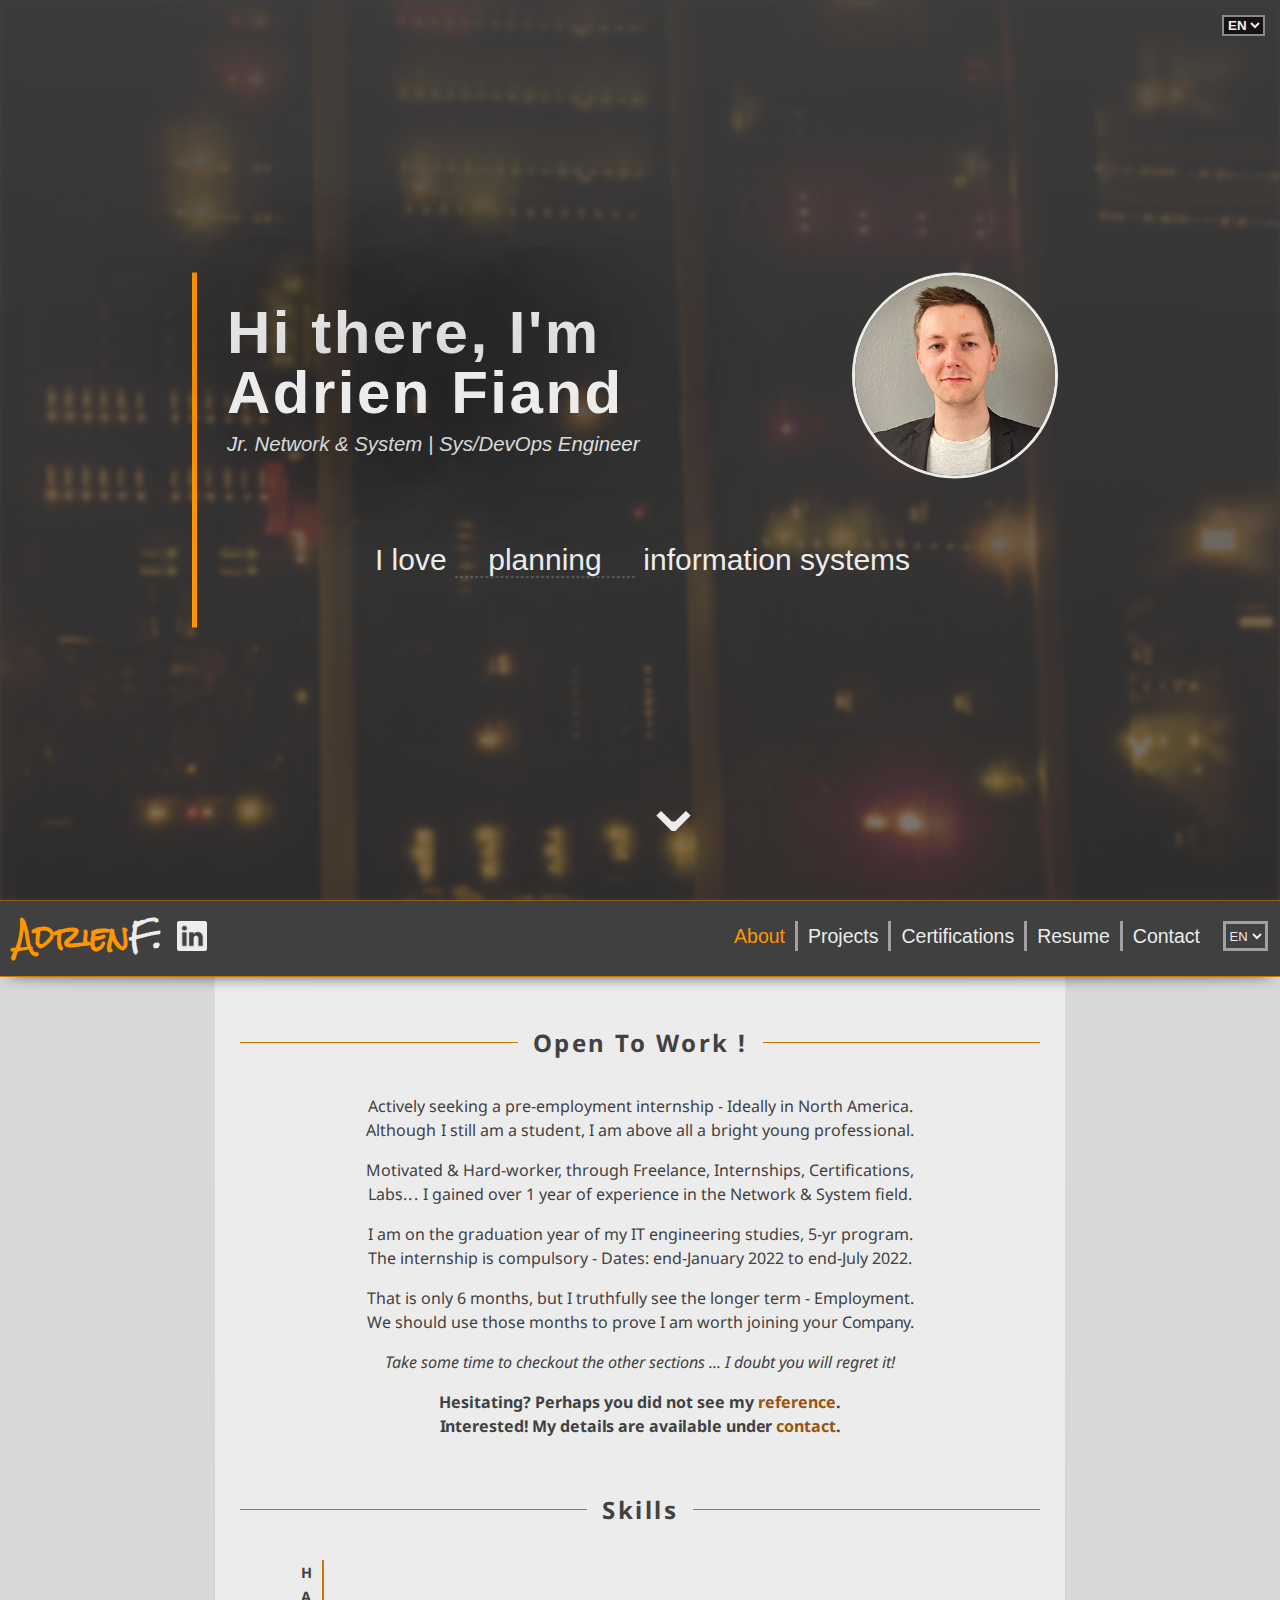
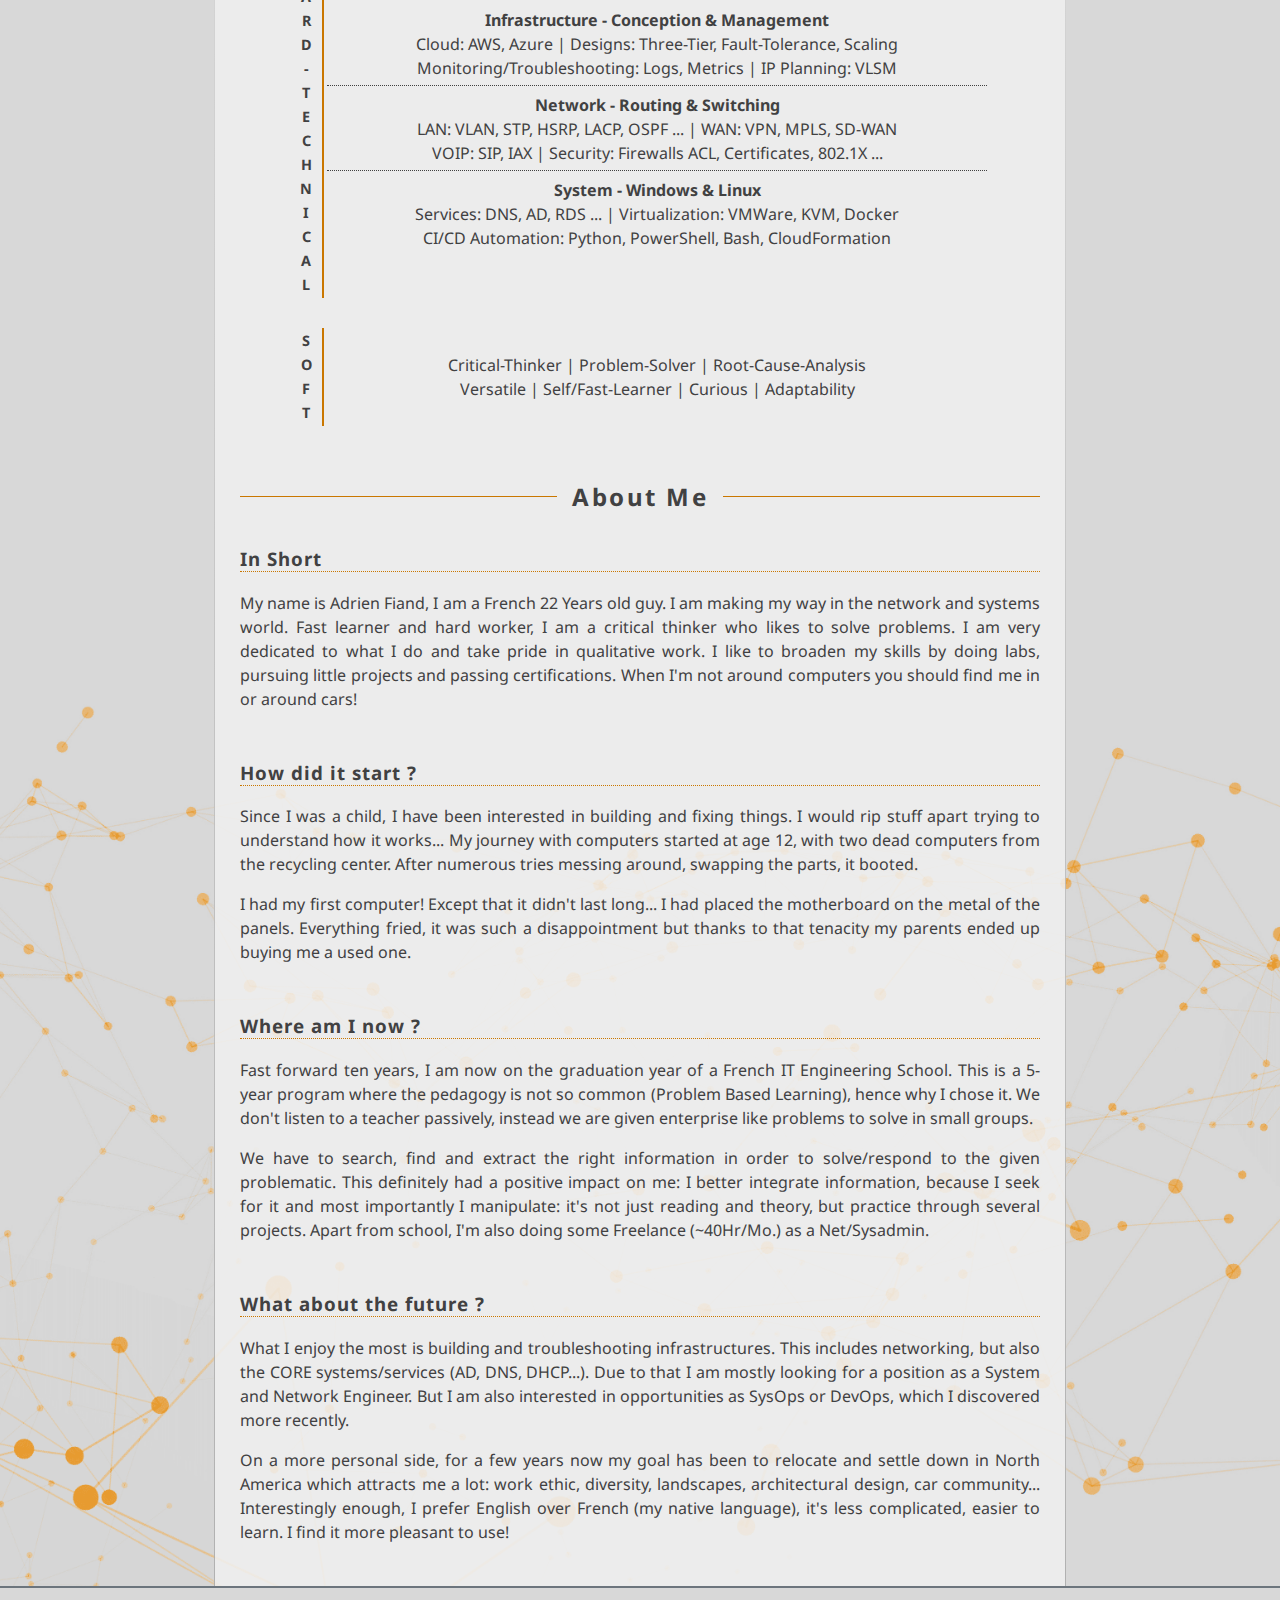
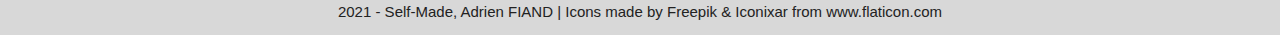
==== index.html @ a91411eb "Web Content" ====
<!doctype html>
<html>


  <!------------------------------------------>
  <!------------- HEAD SECTION --------------->
  <!------------------------------------------>

  <head>
    <!-- Metadata - Title, Encoding, CSS Sheet, Viewport settings -->
    <title>Adrien Fiand | Home</title>
    <meta charset="utf-8">
    <link rel="stylesheet" href="./styles.css">
    <meta name="viewport" content="width=device-width, initial-scale=1, shrink-to-fit=no">
    <link rel="icon" type="image/png" sizes="32x32" href="/favicon-32x32.png">
    <link rel="icon" type="image/png" sizes="16x16" href="/favicon-16x16.png">
    <!-- Font Import - Noto Sans & Noto Sans JP for content | Rock Salt for Singature/Logo -->
    <link href="https://fonts.googleapis.com/css2?family=Noto+Sans:ital,wght@0,400;0,700;1,400;1,700&display=swap" rel="stylesheet"> 
    <link href="https://fonts.googleapis.com/css2?family=Noto+Sans+JP:wght@100;300;400;500;700;900&display=swap" rel="stylesheet"> 
    <link href="https://fonts.googleapis.com/css2?family=Rock+Salt&display=swap" rel="stylesheet">
    <link rel="alternate" href="https://www.adrienfiand.net/fr" hreflang="fr-FR">
    <link rel="alternate" href="https://www.adrienfiand.net/fr" hreflang="fr-CA">
    <link rel="alternate" href="https://www.adrienfiand.net/" hreflang="en-CA">
    <link rel="alternate" href="https://www.adrienfiand.net/" hreflang="en-US">
    <link rel="alternate" href="https://www.adrienfiand.net/" hreflang="en-GB">
    <link rel="alternate" href="https://www.adrienfiand.net/" hreflang="x-default">
    <meta name="description" content="Actively seeking a pre-employment internship (2022,Jan.-Jul). Motivated & Hard-worker, through Freelance, Internships, Certifications, Labs... I gained over 1 year of experience in the Network & System field. I'm CCNA R&S and AWS SysOps Certified.">
 
    <meta property="og:title" content="Adrien Fiand | Portfolio">
    <meta property="og:image" content="https://www.adrienfiand.net/src/media.png">
    <meta property="og:description" content="Learn more about me, the projects I worked on and read my recommendation letter.">
    <meta property="og:url" content="https://www.adrienfiand.net/index.html">
  </head>

  <!------------------------------------------>
  <!------------- BODY SECTION --------------->
  <!------------------------------------------>

  <body>

    <!---->
    <!-- Landing Pad : Welcome message, word-slider, auto-scroll button-->
    <!---->

    <header>

      <div class="background"></div>

      <div id="home">
        <div>
          <div class="presentation">
            <div class="avatar">
              <img alt="Adrien Fiand" src="./src/avatar.png">
            </div>
            <div class="name">
              <div class="h">Hi there, I'm<br> Adrien Fiand</div>
              <div id="job">Jr. Network & System | Sys/DevOps Engineer</div>
            </div>
            
          </div>

          <div id="catch_phrase" style="width: 100%;">
            <span>I love</span>
            <ul id="text-slider">
              <li>testing</li>
              <li>planning</li>
              <li>building</li>
              <li>improving</li>
              <li>maintaining</li>
              <li>securing</li>
            </ul> 
            <span>information systems</span>
          </div>
        </div>
      </div>

      <select class="langSelectorOnHeader" onchange="this.options[this.selectedIndex].value && (window.location = this.options[this.selectedIndex].value);" name="LanguageSelector">
        <option value="./index.html">EN</option>
        <option value="./fr/index.html">FR</option>
      </select>

      <a class="scroll-button" href="#logo">	&#8964;</a>

    </header>

    <!---->
    <!-- Navbar : Contains Logo, flat menu & hamburger menu, language selector -->
    <!---->

    <nav>
      <div>

        <!-- Menu Icons (depend on responsive CSS) - hamburger menu button -->
        <div id="burger-button"><button>&#9776;</button></div>

        <!-- Logo - signature style personnal name -->
        <a href=".\index.html"><h1 id="logo">Adrien<span>F.</span></h1></a>

        <!-- Redirect Icon - linkedin personnal page redirect -->
        <a href="https://fr.linkedin.com/in/adrien-fiand/en"><img src="./src/icon-linkedin.svg"> </a>
        
        <!-- Menu Items (depend on responsive CSS) - relative paths used -->
        <div id="menu">
          <ul>
            <li><a class="selected" href=".\index.html#logo">About</a></li>
            <li><a class href=".\projects.html">Projects</a></li>
            <li><a class href=".\certifications.html">Certifications</a></li>
            <li><a class href=".\resume.html">Resume</a></li>
            <li><a class href=".\contact.html">Contact</a></li>
          </ul>

          <!-- Language Dropbox - inline JS, switch to other language path -->
          <select class="langSelectorOnMenu" onchange="this.options[this.selectedIndex].value && (window.location = this.options[this.selectedIndex].value);" name="LanguageSelector">
            <option value="./index.html">EN</option>
            <option value="./fr/index.html">FR</option>
          </select>
        </div>

      </div>
    </nav>

    <!---->
    <!-- Main Div : Contains page content, embedded content (img) -->
    <!---->
    
    <div id="body">
      <div class="main-struct">
        
        <h2><span>Open To Work !</span></h2>
          
          <div class="synthesis">
            <p>Actively seeking a pre-employment internship - Ideally in North America. <br> <span class="letter-space_0_05">Although I still am a student, I am above all a bright young professional.</span></p>
            <p>Motivated & Hard-worker, through Freelance, Internships, Certifications, <br> Labs<span class="letter-space_1_50">...</span> I gained over 1 year of experience in the Network & System field.<br>  </p>
            <p>I am on the graduation year of my IT engineering studies, 5-yr program. <br> The internship is compulsory - Dates: end-January 2022 to end-July 2022.</p>
            <p>That is only 6 months, but I truthfully see the longer term - Employment. <br> We should use those months to prove I am worth joining your <span class="letter-space_-0_50">Company.</span></p>
            <p><i>Take some time to checkout the other sections ... I doubt you will regret it!</i></p>
            <p><b>Hesitating? Perhaps you did not see my <a href="./resume.html#reference">reference</a>. <br> <span class="letter-space_-0_10">Interested! My details are available under <a href="./contact.html">contact</a>.<span></b></p>
          </div>  

        <h2><span>Skills</span></h2>


        <table class="skill">
          <tbody>

            <tr>
              <td class="title">H<br>A<br>R<br>D<br>-<br>T<br>E<br>C<br>H<br>N<br>I<br>C<br>A<br>L</td>
              <td class="content">              
                <table>
                  <tbody> 
                    <tr>  
                      <td><b>Infrastructure - Conception & Management</b><br> Cloud: AWS, Azure | Designs: Three-Tier, Fault-Tolerance, Scaling<br> Monitoring/Troubleshooting: Logs, Metrics | IP Planning: VLSM</td>
                    </tr>
                    <tr>
                      <td><b>Network - Routing & Switching</b><br> LAN: VLAN, STP, HSRP, LACP, OSPF ... | WAN: VPN, MPLS, SD-WAN<br> VOIP: SIP, IAX | Security: Firewalls ACL, Certificates, 802.1X ...</td>
                    </tr>
                    <tr>
                      <td><b>System - Windows & Linux</b><br> Services: DNS, AD, RDS ... | Virtualization: VMWare, KVM, Docker <br> CI/CD Automation: Python, PowerShell, Bash, CloudFormation</td>
                    </tr>
                  </tbody>
                </table>
              </td>
            </tr> 
            <tr>
              <td class="title">S<br>O<br>F<br>T</td>
              <td class="content">Critical-Thinker | Problem-Solver | Root-Cause-Analysis<br> Versatile | Self/Fast-Learner | Curious | Adaptability</td>
            </tr> 

            </tbody>
          </table>


        <h2><span>About Me</span></h2>

          <h3><span>In Short</span></h3>
            <p>My name is Adrien Fiand, I am a French 22 Years old guy. I am making my way in the network and systems world. Fast learner and hard worker, I am a critical thinker who likes to solve problems. I am very dedicated to what I do and take pride in qualitative work. I like to broaden my skills by doing labs, pursuing little projects and passing certifications. When I'm not around computers you should find me in or around cars!</p>
        
          <h3><span>How did it start ?</span></h3>
            <p>Since I was a child, I have been interested in building and fixing things. I would rip stuff apart trying to understand how it works... My journey with computers started at age 12, with two dead computers from the recycling center. After numerous tries messing around, swapping the parts, it booted.</p>
            <p>I had my first computer! Except that it didn't last long... I had placed the motherboard on the metal of the panels. Everything fried, it was such a disappointment but thanks to that tenacity my parents ended up buying me a used one.</p>

          <h3><span>Where am I now ?</span></h3>
            <p>Fast forward ten years, I am now on the graduation year of a French IT Engineering School. This is a 5-year program where the pedagogy is not so common (Problem Based Learning), hence why I chose it. We don't listen to a teacher passively, instead we are given enterprise like problems to solve in small groups.</p>
            <p>We have to search, find and extract the right information in order to solve/respond to the given problematic. This definitely had a positive impact on me: I better integrate information, because I seek for it and most importantly I manipulate: it's not just reading and theory, but practice through several projects. Apart from school, I'm also doing some Freelance (~40Hr/Mo.) as a Net/Sysadmin.</p>

          <h3><span>What about the future ?</span></h3>
            <p>What I enjoy the most is building and troubleshooting infrastructures. This includes networking, but also the CORE systems/services (AD, DNS, DHCP...). Due to that I am mostly looking for a position as a System and Network Engineer. But I am also interested in opportunities as SysOps or DevOps, which I discovered more recently.</p>
            <p>On a more personal side, for a few years now my goal has been to relocate and settle down in North America which attracts me a lot: work ethic, diversity, landscapes, architectural design, car community... Interestingly enough, I prefer English over French (my native language), it's less complicated, easier to learn. I find it more pleasant to use!</p>

      </div>
    </div>

    <!---->
    <!-- Footer : Legal mentions, hosting services -->
    <!---->

    <footer>
      <p>2021 - Self-Made, Adrien FIAND | Icons made by Freepik & Iconixar from www.flaticon.com</p>
    </footer>

  </body>


  <!------------------------------------------>
  <!------------- SCRIPT SECTION ------------->
  <!------------------------------------------>
  
  <!-- Library Import : jQuery -->
  <script src="jquery-3.5.1.min.js"></script>

  <!-- jQuery Function : Word-Slider -->
  <script>
    // Make the first text slider elements visible
    $('#text-slider > li')[0].style.display = "inline-block";

    // Hide the current element (first = [0])
    // switch to the next one make it visible
    // Append it to text-slider (moves it to [0])
    // Then wait 1s and repeat for next work...
    setInterval(function () {
      $('#text-slider > li:first')
        .hide()
        .next()
        .css('display', 'inline-block')
        .end()
        .appendTo('#text-slider');
    }, 1000);
  </script>

  <!-- jQuery Function : Hamburger-Menu -->
  <script>
    //Store hamburger menu state
    var IsMenuOpen = false;

    //Method that opens the menu
    function openMenu(){
      $('#menu')[0].style.display = "inline-block";
      IsMenuOpen = true;
      document.querySelector('#burger-button > button').innerHTML = "&#10005";
    };

    //Method that closes the menu
    function closeMenu(){
      $('#menu')[0].style.display = "none";
      IsMenuOpen = false;
      document.querySelector('#burger-button > button').innerHTML = "&#9776;";
    };

    //Add a listener on the hamburger menu button, on click event do :
    document.querySelector('#burger-button').addEventListener('click', function (e) {
      e.preventDefault();
      //on click if menu already open then close it.
      if (IsMenuOpen) { 
        closeMenu();
        //Remove the listener on the page content ("body"), on click event
        document.querySelector('#body').removeEventListener('click', closeMenu);
      }
      //otherwise (menu not open) then open it.
      else { 
        openMenu();
        //Add a listener on the page content ("body"), on click event it will call close menu
        document.querySelector('#body').addEventListener('click', closeMenu);
      }
    });
  </script>

</html>
---- styles.css ----
/* Smoothen the scrolls on the site */
html {
    scroll-behavior: smooth;
  }

  

/****************************************************/
/*** CSS RESPONSIVE - BASE  : MOBILE PHONE FIRST) ***/
/****************************************************/

/*************** General Page Handling **************/

/* Set the site default fonts and background */
body {
    margin: 0px;
    font-family: 'Noto Sans', sans-serif;
    font-weight: 400;
    background-color: #F0F0F0;

}

/* This is a "body in body". It allows to have a background image and on top the site content */
/*       All pages have this class on their first DIV that goes from <body> to </body>        */
#body {
    margin: 0;
    color: #222222;
    background-color: #D8D8D8;
    background-image: url("./src/bg.png");
    background-position: bottom;
    background-repeat: no-repeat;
    background-size: 125% auto;
    justify-content: center;
    text-align: center;

}

/* This is the main site content that goes over #body */
.main-struct {
    font-size: 85%;
    padding: 25px;
    text-align: justify;
    background-color: rgba(240,240,240, 0.85);
    color: #414142;
    min-height: calc(100vh - 104px);
}

/* Darken the paragraph background to make it easier to read */
.main-struct p {
    background-color: rgba(236,236,236, 0.25);
}

/* by default disable br for the site */
.main-struct br {
    display: none; 
}

/* create embeeded placeholder for image */
.embedded {
    width: 100%;
    text-align: center;
}

/* embedded placeholder content */
.embedded img {
    filter: contrast(85%);
    max-width: 400px;
    width: 100%;
}

/* Default hypelink color */
a {
 text-decoration: none;
 color: #9b530f;
}

/* main link take full width */
.main-link {
    text-align: center;
    width: 100%;
}

/* define a box for main links */
.main-link a{
    display: inline-block;
    text-decoration: none;
    color: #414142;
    border: 2px dashed #CA7700;
    padding: 2.5px;
    font-weight: 500;
    margin-top: 5px; 
}

/* main link box shift color on hover */
.main-link a:hover{
    color: #CA7700;
    border: 2px dashed #404040;
}

/* Main title (Name) */
/* h1 -> SEE in ** NAVBAR ** */

/* Second title (Sections) */
h2 {
    display: block;
    text-align: center;
    background-color: #CA7700;
    border: 15px 0;
    line-height: 1px;
    margin-top: 40px; 
}

/* Display the text on top of the H2 box */
h2 span{
    padding: 0px 15px;
    margin-top: 25px;
    letter-spacing: 2.5px;
    background: #ECECEC;
}

/* don't show the word certifications on narrow screen */
h2 span > span{
    display: none;
}

/* Second title (Sub-Sections) */
h3 {
    margin-top: 50px;
    letter-spacing: 1px;
    border-bottom: dotted 1.5px #CA7700;
}

/* footer (copyright area) styling */
footer > p {
    bottom: 0px;
    font-size: 15px;
    text-align: center;
    margin: 0px;
    padding: 15px;
    border-top: #6c757d 2px solid;
    background-color: #d8d8d8;
    color: #222222;
    z-index: 10;
    font-family: 'Noto Sans JS', sans-serif;
}



/***** Header Handling (Not used on all page) *******/

/* Set a landing pad  that takes the whole screen */
header {
    font-family: 'Noto Sans JS', sans-serif;
    text-shadow: 0px 0px 50px  rgba(255, 150, 0, 0);
    height: 100vh;
    background-color: #414142;
    text-align: center;
    color: #222222;
    border-bottom:  #CA7700 1px solid;
}

/* Add a background image with filters */
header .background  {
    height: inherit;
    background-image: linear-gradient(rgba(65,65,65,0.9),rgba(65,65,65,0.65)), url("./src/header_bg.png");
    background-color: #414142;
    background-position: center;
    background-repeat: no-repeat;
    background-size: cover;
    opacity: 0.925;
    filter: blur(2.5px);
    -webkit-filter: blur(2.5px);
}

/* Place the welcome message area in the middle of the screen */
header #home {
    /*border: solid 1px rgba(240, 240, 240, 0.90);*/
    color: #ececec;
    width: 90%;
    max-width: 900px;
    position: absolute;
    left: 50%;
    top: 50%;
    -webkit-transform: translate(-50%, -50%);
    transform: translate(-50%, -50%);
}

.avatar > img {
    border: solid 3.5px #ECECEC;
    border-radius: 9999px;
    height:60px;
}


/* Welcome message upper part */
.h  {
    text-shadow: 0px 0px 150px  rgb(0, 0, 0);
    font-weight: 700;
    padding-left: 15px;
    padding: 5px 0px;
    letter-spacing: 2.5px;
    color: #ECECEC;
    font-size: 150%;
}

/* Welcome message middle part */
header #catch_phrase{
    font-size: 95%;
    display: block;
    padding: 10px 0px;
}

header #job{
    font-size: 65%;
    display: block;
    font-style: italic;    
}

/* Welcome message remaining part */
header p {
    padding: 0px 25px;
    font-weight:lighter;
}

/* A text slider is part of the upper welcome message part */
#text-slider {
    margin: 0px;
    padding: 0px;
    position: relative;
    display: inline;
}
  
/* Change the style of the sliding world inside the sentence */
#text-slider > li {
    text-align: center;
    width: 6em;
    list-style-type:none;
    position: relative;
    display: none;
    border-bottom: 1px dashed rgb(120, 120, 120);
}

/* Add a scroll / down arrow button */
.scroll-button{ 
    position: absolute;
    text-decoration: none;
    color:#ECECEC;
    text-shadow: none;
    font-size: 200%;
    font-weight: 300;
    bottom: 50px;
}

/* lang selection box */
.langSelectorOnHeader {
    position: absolute;
    display: block;
    top: 10px;
    right: 5px;
    border:  rgba(255, 255, 255, 0.5) 2px solid;
    background-color: #181313;
    color: #F0F0F0;
    font-weight: 900;
    font-family: 'Noto Sans JS', sans-serif;
}



/******* Navbar Handling (Contains the menu) *********/

/* Nav is set to stick to the top and over the content (shadow effect) */
nav {
    z-index: 1;
    position: -webkit-sticky; /* Safari */
    position: sticky;
    top: 0;
    height: 50px;
    margin: 0;
    border-bottom: 50px;
    border-radius: 500px/12.5px;
    box-shadow: 0 10px 15px -10px rgba(0, 0, 0, 0.75);
}

/* Fill the navbar and add a border to the bottom to intensify separation */
nav > div {
    border-bottom:  #CA7700 1px solid;
    height: inherit;
    background-color: #404040;
}

/* h1 is used to display the FirstName in a cursive font */
h1 {
    margin: 0px;
    font-family: 'Rock Salt', cursive;
    color: rgb(255, 150, 0);
    display: block;
    float: left;
    padding-left: 15px;
    position: relative;
    top: 48%;
    -webkit-transform: translate(0%, -50%);
    transform: translate(0%, -50%);
    font-size: 110%;
}

/* h1 span is used to display the LastName first letter */
h1 span{
    color:#ECECEC;
}

/* A linkeding icon is incorporated in the nav bar */
nav img {
    position: relative;
    top: 25%;
    padding-left: 10px;
    display: block;
    float: left;
    height: 20px;
}

/* For PC the menu is inside the navbar, but hidden on mobile */
nav #menu {
    display: none;
    height: 100%;
}

/* Define the menu pages list */
nav ul {
    font-family: 'Noto Sans JS', sans-serif;
    font-weight: 500;
    background-color: #404040;
    margin: 0;
    position: absolute;
    top: 51px;
    right: 0px;
    float: right;
    width: 55%;
    height: calc(100vh - 51px);
    border-left: #A0A0A0 2px solid;

}

/* Define the menu list items */
nav li {
    letter-spacing: normal;
    width: inherit;
    color: #ECECEC;
    display: inline-block;
    padding: 10px 0;
    border-top:  rgba(255, 255, 255, 0.5) 3px solid;
}

/* Remove the separation border on first list item */
nav li:first-child {
    border-top:  0px;
}

/* Change the page hyper link color */
nav li a {
    height: 100%;
    width: 100%;
    margin: 0;
    color: #ECECEC;
    text-decoration: none;
}

/* Change the page hyper link color on hover */
nav li a:hover {
    height: 100%;
    width: 100%;
    margin: 0;
    color: rgba(170, 170, 170, 0.9);
    text-decoration: none;
}

/* Change the current page hyper link color */
nav li .selected {
    height: 100%;
    width: 100%;
    margin: 0;
    color: rgb(255, 150, 0);
}

/* Define an area for the menu burger button */
nav #burger-button {
    position: relative;
    top: 45%;
    -webkit-transform: translate(0%, -50%);
    transform: translate(0%, -50%);
    padding-right: 15px;
    float: right;
    display: inline;
}

/* change the hamburger button style */
nav #burger-button button {
    font-size: 175%;
    color: #ECECEC;
    border: none;
    background-color: transparent;
}

/* lang selection box */
.langSelectorOnMenu{
    font-family: 'Montserrat', sans-serif;
    font-weight: 400;
    position: absolute;
    top: 60px;
    right: 15px;
    border: rgba(255, 255, 255, 0.5) 3px solid;
    background-color: #414142;
    color: #ECECEC;
}



/*************** Contact Page Specific ***************/

/* Contact Table */
.contact {
    text-align: center;
    width: 100%;
    border-spacing:0 30px;
}

/* Contact illustration (first column) */
.contact .logo {
    text-align: right;
    padding-right: 20px;
    border-right: 2px solid #CA7700;
    width: 40px;
}

/* Contact content (second column) */
.contact .content{
    width: auto;
}

/* The contact content as a second embedeed table */
.contact .content table {
    width: 100%;
    border-spacing: 0px;
}

/* Sizing of the embedded columns */
.contact .content td:first-child {
    width: 30%
}

/* Sizing of the embedded columns */
.contact .content td:last-child {
    width: 70%
}

/* Adding row separation on the embedded table  */
.contact .content tr td {
    border-bottom: 1px dotted #404040;
    padding: 5px;
    width: 70%
}

/* Disabling last row separation on the embedded table  */
.contact .content tr:last-child td {
    border-bottom: 0px;
    padding: 5px;
}



/*************** Resume Page Specific ***************/

/* container for big picture */
.main-embedded {
    justify-content: center;
    align-items: center;
    padding-top: 0px;
    width: 100%;
}

/* big image */
.main-embedded img{
    width: 100%;
    height: 100%;
    filter: contrast(85%);
}



/*************** Project Page Specific ***************/

/* summary at the beginning */
.summary {
    padding: 15px 0px;
}

.proj-sum {
    display: inline-block; 
    margin: 0;
    font-weight: 600;
}

/* precisions under the sub-section title (float right) */
.scope {
    float: right;
    width: 100px;
    text-align: right;

}

/* precisions under the sub-section title (float left) */
.keywords {
    display: block;
    float: left;
    font-style: oblique;
    font-size: 80%;
    width: 100%;
    margin-top: 0px;
}

/* illustrations are to inline-block */
figure {
    display: inline-block;
}

/* illustrations caption styling */
figcaption {
    font-style: oblique;
    font-size: 80%;
    
}

/* illustration can be expanded */
.expandable img:hover {filter: grayscale(75%) contrast(85%);}

/* illustration expanded overlay (fullscreen) */
.expanded-img-overlay {
  display: none;
  position: fixed; 
  z-index: 1;
  left: 0;
  top: 0;
  width: 100vw;
  height: 100vh;
  background-color: rgba(0,0,0,0.75);
}

/* illustration expanded content (img) */
.expanded-img-content {
  position: fixed;
  top: 50%;
  left: 50%;
  -webkit-transform: translate(-50%, -50%);
  transform: translate(-50%, -50%);
  display: block;
  width: 80%;
  height: auto;
  max-height: 90vh;
  max-width: 1000px;
}

/* illustration expanded close (button) */
.expanded-img-close {
  position: absolute;
  top: 15px;
  right: 35px;
  color: orange;
  font-size: 50px;
  font-weight: bold;
  z-index: 2;
}

/* illustration expanded close (button on hover) */
.expanded-img-close:hover {
    color: #bbb;
    cursor: pointer;
  }

/* scroll to top button */
.toTop {
    display: none;
    position: fixed;
    bottom: 20px;
    right: 30px;
    text-align: center;
    border: none;
    border-radius: 5px;
    background-color: #CA7700;
    color: rgba(240,240,240);
    cursor: pointer;
    height: 30px;
    font-size: 20px;
  }

  /* scroll to top button on hover */
  .toTop:hover {
    background-color: #404040;
    color: #CA7700;
  }

/*************** About Me Page Specific ***************/

/* synthesis at the beginning */
.synthesis {
    text-align: justify;
    padding: 15px 0px;
}

/* skill table */
.skill {
    text-align: center;
    width: 100%;
    border-spacing:0 30px;
}

/* activate br in the table */
.skill br {
    display: block !important;
}

/* skill as a second embedded table */
.skill table {
    width: 100%;
}

/* skill first column */
.skill .title {
    font-size: 90%;
    font-weight: bolder;
    border-right: 2px solid #CA7700;
    width: 30px;
}

.skill .title br {
    display: block;
    padding: 0;
    margin:0;
}

/* skill second column row separation */
.skill .content tr td {
    border-bottom: 1px dotted #404040;
    padding: 5px;

}

/* skill second column row separation (disable last row) */
.skill .content tr:last-child td {
    border-bottom: 0px;
    padding: 5px;
}



/************* Certification Page Specific **************/

/* override margins for certification title (sub-sections) */
.cert {
    margin-bottom: 0px;
    overflow: hidden;
}

/* precisions under the sub-section title (float right) */
.date {
    display: block;
    float: right;
    width: 100px;
    text-align: right;
    font-weight: lighter;
    letter-spacing: 0px;
    font-size: 80%;
    margin-top: 0px;

    font-style: oblique;
}


.resume-img {
    display: block;
}

.resume-html {
    display: none;

}




/****************************************************/
/***** CSS RESPONSIVE - OVERRIDE : WIDE PHONES) *****/
/****************************************************/

@media only screen and (min-width: 550px) {

    
    .contact {
        width: 90%;
    }

    h2 span > span{
        display: inline;
        padding: 0;
    }

    header #home {
        width: 70%;
        max-width: 900px;
    }

    .avatar {
        float: right;
    }

    .avatar > img {
        height:90px;
    }

    .name {
        float: left;
    }

    header #job{
        padding-top: 5px;
        font-size: 55%;
        float: left;
        text-align: left;
        font-style: italic;    
    }

    header #catch_phrase{
        font-size: 75%;
        padding: 50px 0px;
    }

    .presentation{
        height: 100px;
    }

    /* Add border to the welcome message area */
    header #home > div {
        padding: 0px 30px;
        border-width: 3px;
        border-left: solid 5px rgb(255, 150, 0);
    }

    .h  {
        line-height: 30px;
        padding-top: 10px;
        text-align: left;
    }

    header #job{
        font-size: 55%;
        float: left;
        text-align: left;
        font-style: italic;    
    }

}





/****************************************************/
/****** CSS RESPONSIVE - OVERRIDE : TABLETS ) *******/
/****************************************************/

@media only screen and (min-width: 850px) {
    
    body {
      font-size: 175%;
    }

    .avatar > img {
        height:110px;
    }

    .presentation{
        height: 125px;
    }

    header #job{
        font-size: 52%;
    }


    .h  {
        line-height: 40px;
    }

    .synthesis {
        text-align: center;
        width: 550px; 
        margin:auto;
    }

    .letter-space_0_05 {
        letter-spacing:0.05px
    }

    .letter-space_1_50 {
        letter-spacing:1.5px
    }

    .letter-space_-0_50 {
        letter-spacing:-0.5px
    }

    .letter-space_-0_10 {
        letter-spacing:-0.1px
    }

    .letter-space_-0_25 {
        letter-spacing:-0.25px
    }

    .main-struct br {
        display: block;
        margin-bottom: 5px; 
    }

  /*  #text-slider > li {
        width: 200px;    
      }*/

    .langSelectorOnHeader {
        top: 10px;
        right: 10px;
    }

    .langSelectorOnMenu{
        font-size: 50%;
        height: 24px;
        right: 10px;
        top: 16px;
        display: inline-block;
        text-decoration: none;

    }

    nav {
        height: 62.5px;
        font-size: 85%;
        border-bottom: 0px;
        border-radius: 500px/12.5px;
        z-index: 1;
    }

    nav img {
        position: relative;
        top: 24%;
        padding-left: 15px;
        display: block;
        float: left;
        height: 30px;
    }

    nav #menu {
        display: inline;
    }

    nav ul {
        border:0px;
        background-color: transparent;
        padding-left: 0;
        margin: 0;
        width: inherit;
        height: 20px;
        line-height: 20px;
        font-size: 65%;
        letter-spacing: -1em;
        top: 45%;
        right: 60px;
        -webkit-transform: translate(0%, -50%);
        transform: translate(0%, -50%);
        display: flex;
    }
    
    nav li {
        letter-spacing: normal;
        width: inherit;
        display: flex;
        padding: 0px 5px;
        border-top: 0px;
        border-right:  rgba(255, 255, 255, 0.5) 3px solid;

    }

    nav li:last-child {
        border-right:  0px;
    }

    nav li a {
        height: 100%;
        width: 100%;
        margin: 0;
        text-decoration: none;
    }

    nav li a:hover {
        height: 100%;
        width: 100%;
        margin: 0;
        text-decoration: none;
    }

    nav li .selected {
        height: 100%;
        width: 100%;
        margin: 0;
    }
    
    nav #burger-button {
        display: none;
    }

    .main-struct {
        display: block;
        width: 80%;
        height: 100%;
        margin: 0 auto;
        border-width: 1.5px;
        border-style: solid;
        border-image: 
        linear-gradient(
          to bottom, 
          rgba(0, 0, 0, 0.05), 
          rgba(0, 0, 0, 0.25)
        ) 1 100%;
        font-size: 55%;
    }

    .main-embedded {
        margin: 0 auto;
        overflow: hidden;
    }

    .main-embedded img{
        padding:10px 0px;
        width: 100%;
        height: 100%;
        filter: contrast(90%);
    }

    .embedded img {
        max-width: 500px;
    }
    
    .skill {
        padding: 0 25px;
    }

    .resume-img {
        display: none;
    }

    .resume-html {
        display: block;
        line-height: 150%;
        margin-top: 30px;
    }

    .resume{
        padding:4%;
        table-layout: fixed;
        font-size: 1.1vw;
        border-collapse: collapse;
        background-color: rgb(243,243,243);
        text-align:justify;
        color: #2E2E2E;
    }

    .resume p {
        background-color: transparent;
        margin: 0px;
        padding-left:  7.5px;
        padding-right:  7.5px;
        }

    .resume-stretch {
        width:100%;
        display: inline-block;
        height: 0px;
        font-weight: 0px;
        line-height: 0px;
    }

   
    
    .resume td {
        vertical-align: top;
    }
    
    .resume br{
        display: block;
        margin-top: -0.175em;
    }
    

   
    .resume-icon {
        width: 3%;
        padding: 0px; 
        text-align: center; 
        vertical-align: middle !important;
       
    }
    
    .resume-Vbar {
        width: 1.5%;    
    }
    
    .resume-left {
        width: 32.5%;
        line-height: 1.25em;    
    }
    
    
    .resume-contact {
        padding: 2.5px;
        height:5px;
        vertical-align: middle !important;
    }
    
    .resume-contact p {
        margin: 0px;
    }

    .resume-right{
        padding-left: 5px;
        position: relative;
    }
    
    .resume-title{
        font-size: 2.5em;
        padding-top: 10px;
        
    }
    
    .resume-subtitle{
        font-size: 1.45em;
        padding-top: 15px;
    }



    .resume-section {
        border-bottom: solid 2px #414141;
        padding-left: 0px !important;
        padding-right: 0px !important;
        padding-top: 1em !important;
        font-size: 1.4em !important;
        line-height: 1.3em !important;
        height: 1.4em !important;   
    }

    .resume-section b{
        padding-left: 7.5px;
    }


    .resume ul {
        padding: 0px;
        padding-left: 1.15em;
        padding-right: 0.6em;
        margin: 0px;
        list-style-position: outside;
        line-height: 1.5em;
    }

    .resume ul li::marker {
        content: '\2022  ';
        font-weight: bolder;

    }

    .resume ul li {
        line-height: 130%;
    }

    .resume-listing {
        line-height: 115%;
    }


    .resume-double {
        line-height: 120%;
    }

    .resume-date {
        position: relative;
        float:right;
        text-decoration: underline dotted;

    }

    .resume-mainitem {
        font-size: 1.14em;
        height: 1.14em;
    }

    .resume-description {
        vertical-align:bottom !important;
    }

    .resume-space-top5 {
        padding-top: 1.35em;
    }

    .resume-space-top3 {
        padding-top: 1.5em;
    }

    .resume-space-top2 {
        padding-top: 0.15em;
    }

    .resume-space-top0-5 {
        padding-top: 0.3em;
    }

    .resume-space-top1 {
        padding-top: 0.25em;
    }

    .resume-space-top1-5 {
        padding-top: 0.5em;
    }

    .resume-space-top1-9 {
        padding-top: 0.75em;
    }

    .resume-space-bottom5 {
        padding-bottom: 5em;
    }

    .resume-space-bottom3 {
        padding-bottom: 0.65em;
    }

    .resume-space-bottom2 {
        padding-bottom: 0.15em;
    }
    
    .resume-space-bottom1 {
        padding-bottom: 0.25em;
    }

    .resume-certimg {
        padding-top:0.5em;
        text-align: center;
        filter: grayscale();
        vertical-align: middle;
    }

    .resume-certimg img {
        margin-left: 2em;
        margin-right: 2em;
        height: 5.5em;
    }
    
      
}



/****************************************************/
/***** CSS RESPONSIVE - OVERRIDE : COMPUTERS ) ******/
/****************************************************/

@media only screen and (min-width: 1100px) {
    .resume{
        font-size: 0.87vw;
    }

    body {
        font-size: 250%;
      }

    .avatar > img {
        height:200px;
    }

    header #job{
        font-size: 51%;
    }


    .presentation{
        height: 220px;
    }

    .h  {
        padding-top: 30px;
        line-height: 60px;
    }

   /* #text-slider > li {
        width: 300px;    
      }*/

    .langSelectorOnHeader {
        top: 15px;
        right: 15px;
    }

    .langSelectorOnMenu{
        font-size: 50%;
        height: 30px;
        right: 12.5px;
        top: 20px;
        display: inline-block;
        text-decoration: none;
    }

    nav {
        height: 75px;
        font-size: 65%;
    }

    nav img {
        top: 27%;
    }

    nav ul {
        right: 55px;
        height: 30px;
        font-size: 75%;
        letter-spacing: -1em;
        padding-right: 15px;
        top: 47%;
        line-height: 30px;
    }
    
    nav li {
        padding: 0px 10px;
    }

    .main-struct {
        font-size: 40%;
        width: 62.5%;
        line-height: 150%;
    }


    .embedded img {
        max-width: 400px;
    }

    .skill {
        padding: 0 50px;
    }

    .toTop {
        font-size: 30px;
        width: 45px;
        height: 45px;
      }


    .contact .logo {
        width: 65px;
    }

}


/****************************************************/
/**** CSS RESPONSIVE - OVERRIDE : WIDE SCREEN ) *****/
/****************************************************/

@media only screen and (min-width: 1700px) {
    .resume{
        font-size: 0.77vw;
    }

    .main-struct {
        padding: 25px 65px;
        font-size: 40%;
        width: 55%;
        line-height: 150%;
    }

    .skill {
        padding: 0 75px;
    }

    .contact .logo {
        width: 90px;
    }

}



/****************************************************/
/** CSS RESPONSIVE - OVERRIDE : ULTRAWIDE SCREEN ) **/
/****************************************************/

@media only screen and (min-width: 2100px) {
    .resume{
        font-size: 0.925em;
    }

    .main-struct {
        padding: 25px 100px;
        width: 50%;
        max-width: 1100px;
        line-height: 150%;
    }

    .embedded img {
        max-width: 500px;
    }

    .skill {
        padding: 0 100px;
    }

}

/****************************************************/
/*** CSS RESPONSIVE - SPECIFIC : IE 10+ SUPPORT ) ***/
/****************************************************/
@media screen and (-ms-high-contrast: active), (-ms-high-contrast: none) {    
    header { display:none; }
    nav ul { top:35px; }
    .main-struct, h2 span {  background-color: white; }
    .resume, .main-struct p  {background-color: transparent;}
}
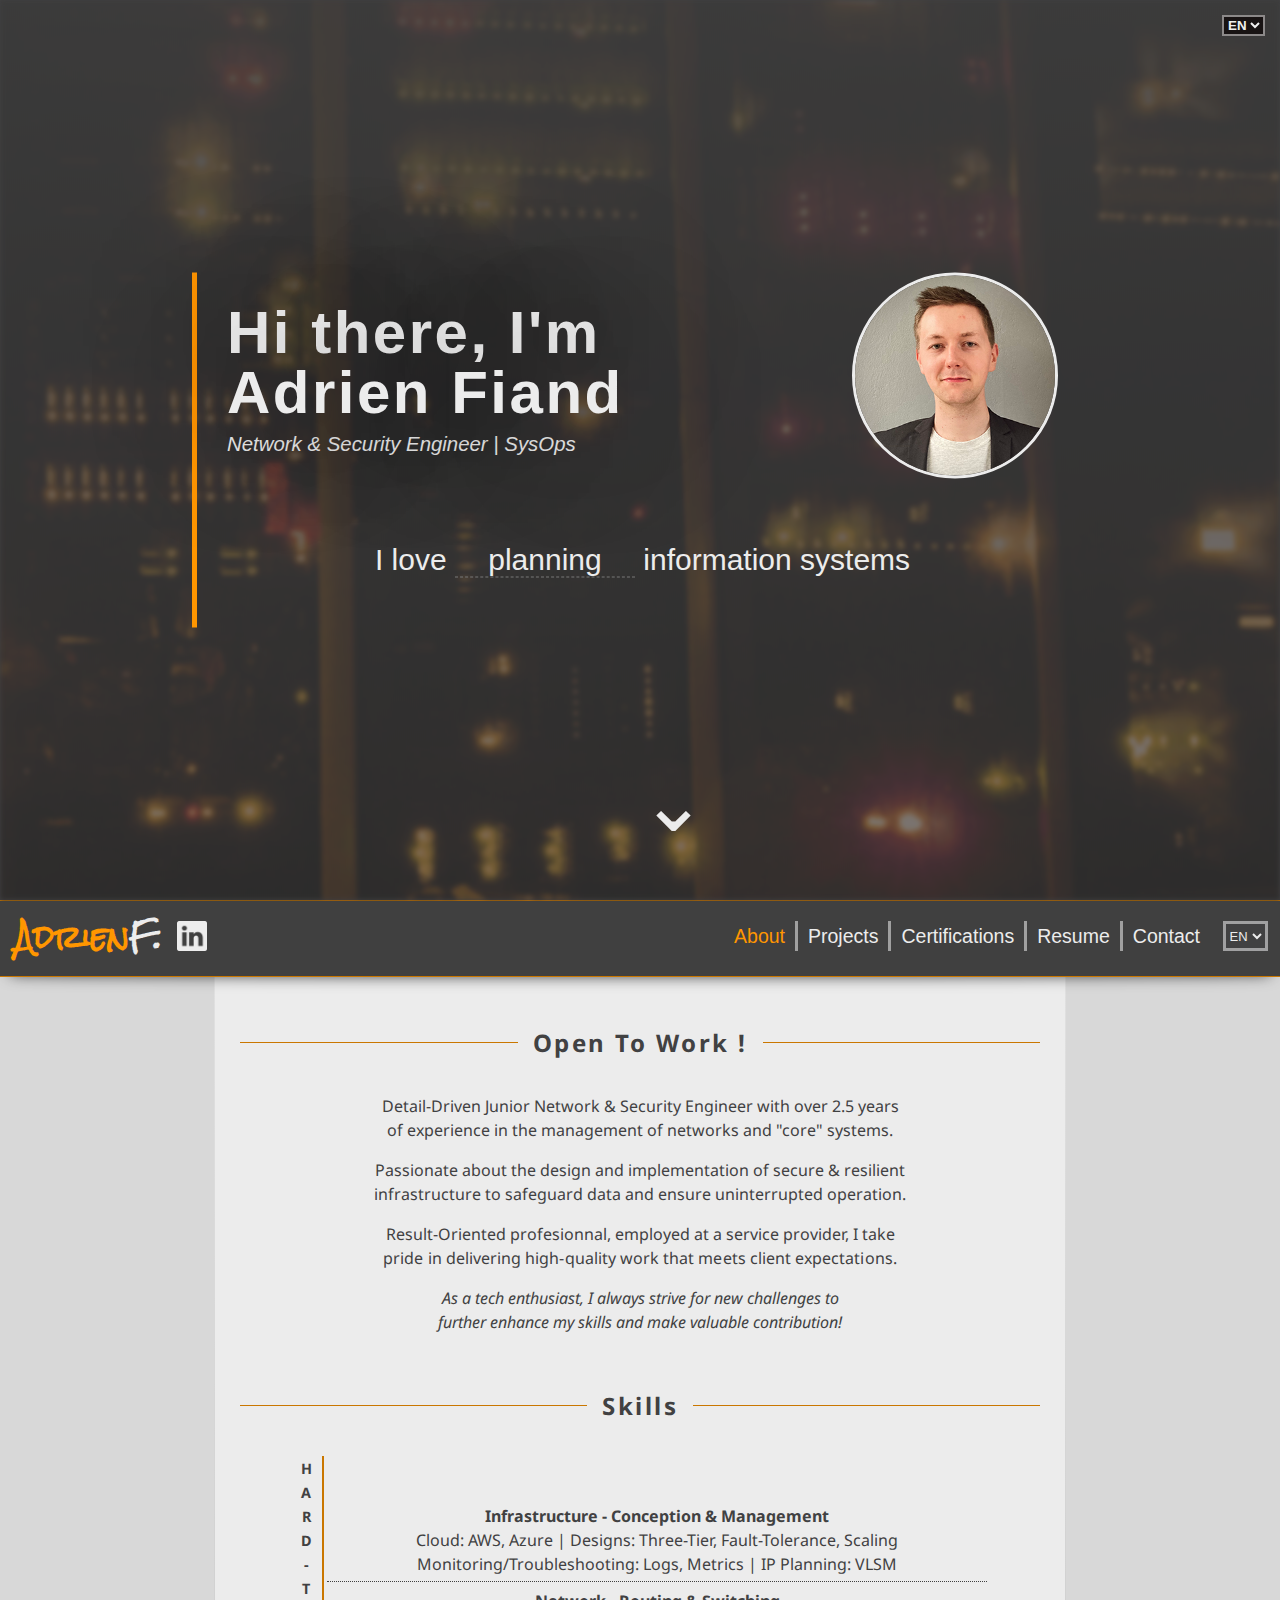
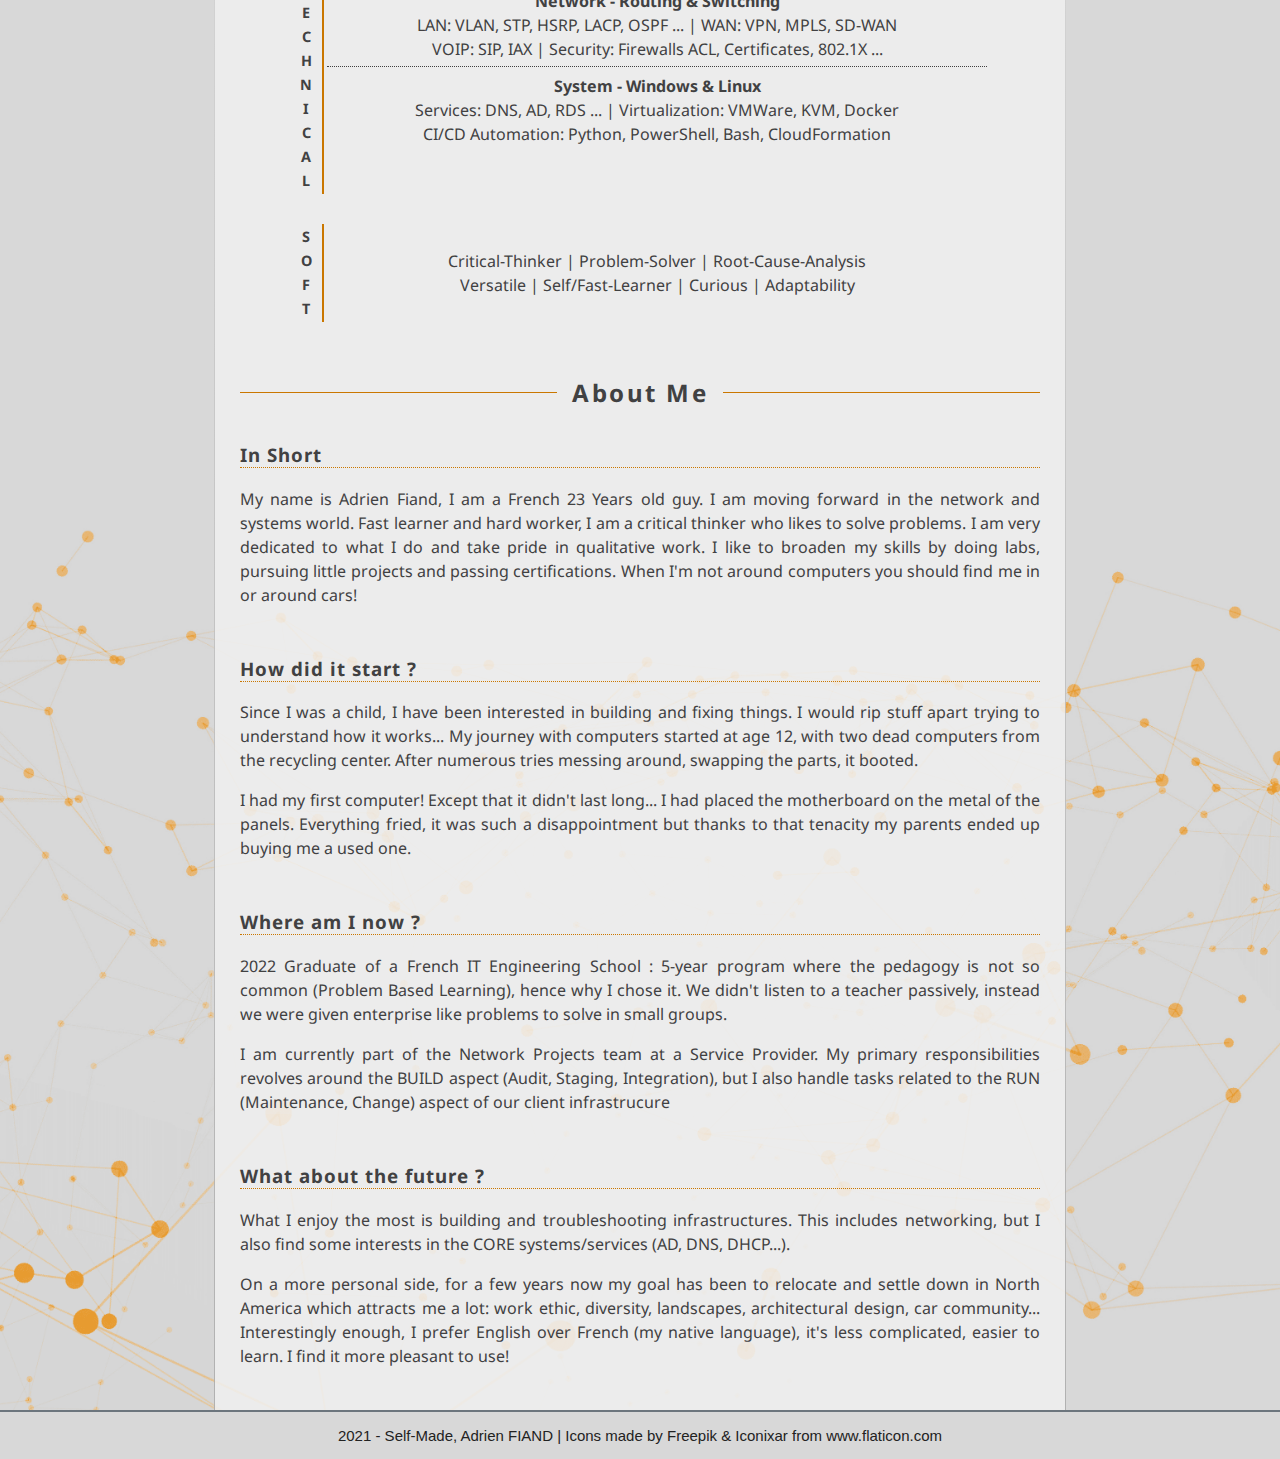
==== commit a591a09f: "08/2023 Content Update" ====
--- a/index.html
+++ b/index.html
@@ -54,7 +54,7 @@
             </div>
             <div class="name">
               <div class="h">Hi there, I'm<br> Adrien Fiand</div>
-              <div id="job">Jr. Network & System | Sys/DevOps Engineer</div>
+              <div id="job">Network & Security Engineer | SysOps</div>
             </div>
             
           </div>
@@ -129,12 +129,10 @@
         <h2><span>Open To Work !</span></h2>
           
           <div class="synthesis">
-            <p>Actively seeking a pre-employment internship - Ideally in North America. <br> <span class="letter-space_0_05">Although I still am a student, I am above all a bright young professional.</span></p>
-            <p>Motivated & Hard-worker, through Freelance, Internships, Certifications, <br> Labs<span class="letter-space_1_50">...</span> I gained over 1 year of experience in the Network & System field.<br>  </p>
-            <p>I am on the graduation year of my IT engineering studies, 5-yr program. <br> The internship is compulsory - Dates: end-January 2022 to end-July 2022.</p>
-            <p>That is only 6 months, but I truthfully see the longer term - Employment. <br> We should use those months to prove I am worth joining your <span class="letter-space_-0_50">Company.</span></p>
-            <p><i>Take some time to checkout the other sections ... I doubt you will regret it!</i></p>
-            <p><b>Hesitating? Perhaps you did not see my <a href="./resume.html#reference">reference</a>. <br> <span class="letter-space_-0_10">Interested! My details are available under <a href="./contact.html">contact</a>.<span></b></p>
+            <p><p><span >Detail-Driven Junior Network & Security Engineer with over 2.5 years </span><br><span class="letter-space_0_20"> of experience in the management of networks and "core" systems.</span></p></p>
+            <p><p><span class="letter-space_-0_15">Passionate about the design and implementation of secure & resilient</span><br><span class="letter-space_-0_15"> infrastructure to safeguard data and ensure uninterrupted operation.</span></p></p>
+            <p><p><span class="letter-space_0_10">Result-Oriented profesionnal, employed at a service provider, I take</span><br><span class="letter-space_0_05"> pride in delivering high-quality work that meets client expectations. </span></p></p>
+            <p><i><span class="letter-space_0_10">As a tech enthusiast, I always strive for new challenges to</span><br> further enhance my skills and make valuable contribution!</i></p>
           </div>  
 
         <h2><span>Skills</span></h2>
@@ -173,18 +171,18 @@
         <h2><span>About Me</span></h2>
 
           <h3><span>In Short</span></h3>
-            <p>My name is Adrien Fiand, I am a French 22 Years old guy. I am making my way in the network and systems world. Fast learner and hard worker, I am a critical thinker who likes to solve problems. I am very dedicated to what I do and take pride in qualitative work. I like to broaden my skills by doing labs, pursuing little projects and passing certifications. When I'm not around computers you should find me in or around cars!</p>
+            <p>My name is Adrien Fiand, I am a French 23 Years old guy. I am moving forward in the network and systems world. Fast learner and hard worker, I am a critical thinker who likes to solve problems. I am very dedicated to what I do and take pride in qualitative work. I like to broaden my skills by doing labs, pursuing little projects and passing certifications. When I'm not around computers you should find me in or around cars!</p>
         
           <h3><span>How did it start ?</span></h3>
             <p>Since I was a child, I have been interested in building and fixing things. I would rip stuff apart trying to understand how it works... My journey with computers started at age 12, with two dead computers from the recycling center. After numerous tries messing around, swapping the parts, it booted.</p>
             <p>I had my first computer! Except that it didn't last long... I had placed the motherboard on the metal of the panels. Everything fried, it was such a disappointment but thanks to that tenacity my parents ended up buying me a used one.</p>
 
           <h3><span>Where am I now ?</span></h3>
-            <p>Fast forward ten years, I am now on the graduation year of a French IT Engineering School. This is a 5-year program where the pedagogy is not so common (Problem Based Learning), hence why I chose it. We don't listen to a teacher passively, instead we are given enterprise like problems to solve in small groups.</p>
-            <p>We have to search, find and extract the right information in order to solve/respond to the given problematic. This definitely had a positive impact on me: I better integrate information, because I seek for it and most importantly I manipulate: it's not just reading and theory, but practice through several projects. Apart from school, I'm also doing some Freelance (~40Hr/Mo.) as a Net/Sysadmin.</p>
+            <p>2022 Graduate of a French IT Engineering School : 5-year program where the pedagogy is not so common (Problem Based Learning), hence why I chose it. We didn't listen to a teacher passively, instead we were given enterprise like problems to solve in small groups.</p>
+            <p>I am currently part of the Network Projects team at a Service Provider. My primary responsibilities revolves around the BUILD aspect (Audit, Staging, Integration), but I also handle tasks related to the RUN (Maintenance, Change) aspect of our client infrastrucure</p>
 
           <h3><span>What about the future ?</span></h3>
-            <p>What I enjoy the most is building and troubleshooting infrastructures. This includes networking, but also the CORE systems/services (AD, DNS, DHCP...). Due to that I am mostly looking for a position as a System and Network Engineer. But I am also interested in opportunities as SysOps or DevOps, which I discovered more recently.</p>
+            <p>What I enjoy the most is building and troubleshooting infrastructures. This includes networking, but I also find some interests in the CORE systems/services (AD, DNS, DHCP...).</p>
             <p>On a more personal side, for a few years now my goal has been to relocate and settle down in North America which attracts me a lot: work ethic, diversity, landscapes, architectural design, car community... Interestingly enough, I prefer English over French (my native language), it's less complicated, easier to learn. I find it more pleasant to use!</p>
 
       </div>
--- a/styles.css
+++ b/styles.css
@@ -1148,6 +1148,11 @@
         padding-bottom: 0.25em;
     }
 
+    .resume-space-bottom0-5 {
+        padding-bottom: 0.07em;
+    }
+
+
     .resume-certimg {
         padding-top:0.5em;
         text-align: center;
